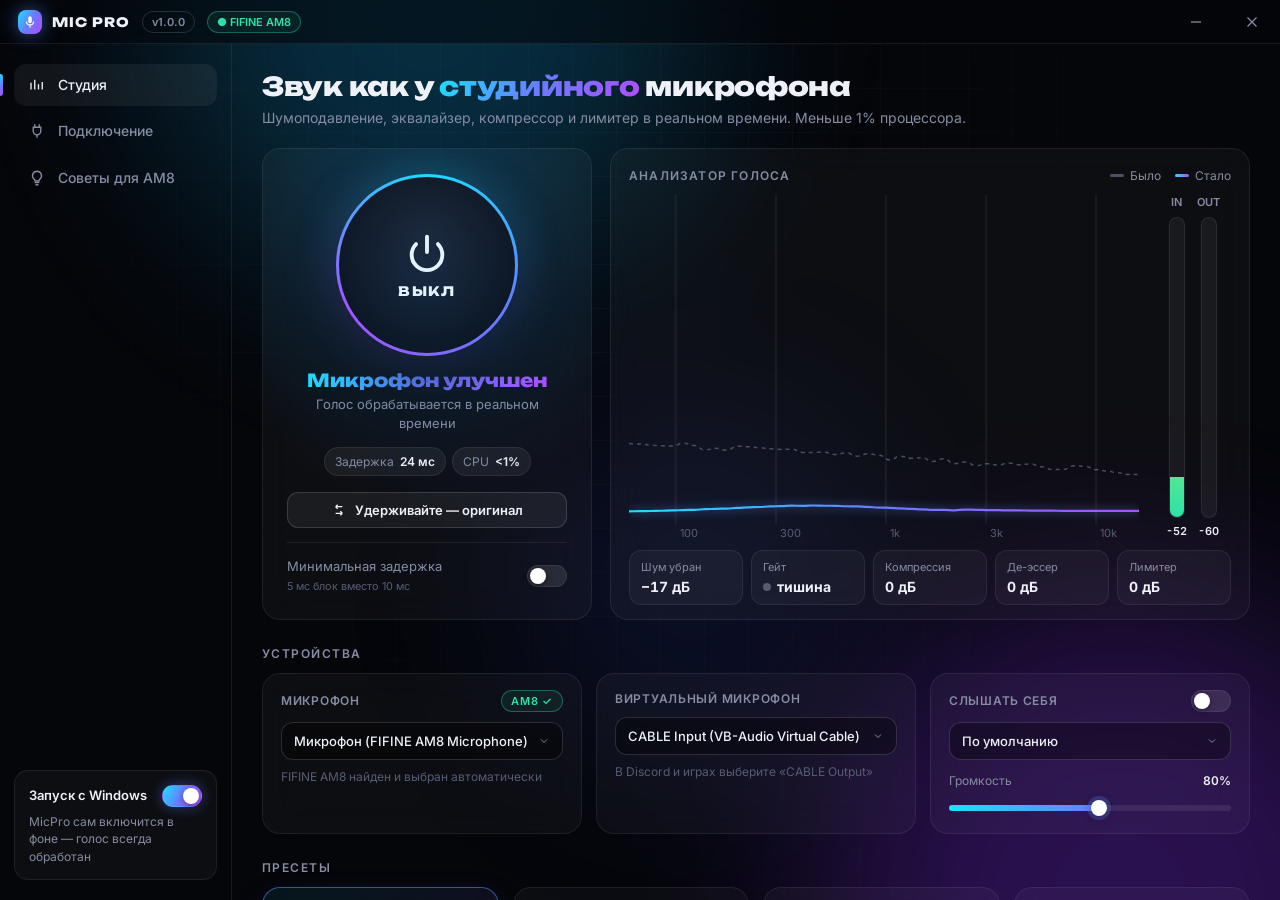
==== mic_booster/ui/index.html @ 5a2073ed "Add MicPro: real-time studio voice processing for FIFINE AM8 Second app in the repo. Captures the mi" ====
<!doctype html>
<html lang="ru">
<head>
<meta charset="utf-8">
<meta name="viewport" content="width=device-width, initial-scale=1">
<title>MicPro</title>
<link rel="preconnect" href="https://fonts.googleapis.com">
<link rel="preconnect" href="https://fonts.gstatic.com" crossorigin>
<link href="https://fonts.googleapis.com/css2?family=Inter:wght@400;500;600;700&family=Unbounded:wght@600;800&display=swap" rel="stylesheet">
<style>
:root {
  --bg: #05060a;
  --panel: rgba(255, 255, 255, .035);
  --panel-2: rgba(255, 255, 255, .06);
  --border: rgba(255, 255, 255, .075);
  --border-strong: rgba(255, 255, 255, .14);
  --text: #eef1f8;
  --muted: #858ca3;
  --dim: #565d73;
  --a1: #19e3ff;
  --a2: #6a7bff;
  --a3: #b04dff;
  --good: #2de2a6;
  --bad: #ff4d6d;
  --warn: #ffc24b;
  --grad: linear-gradient(120deg, var(--a1), var(--a2) 50%, var(--a3));
  --radius: 18px;
  --font: "Inter", "Segoe UI Variable Text", "Segoe UI", system-ui, sans-serif;
  --display: "Unbounded", "Segoe UI Variable Display", "Segoe UI", sans-serif;
}
* { box-sizing: border-box; margin: 0; padding: 0; }
html, body { height: 100%; }
body { background: var(--bg); color: var(--text); font: 14px/1.45 var(--font); overflow: hidden; user-select: none; -webkit-font-smoothing: antialiased; }
.backdrop { position: fixed; inset: 0; z-index: -1; overflow: hidden; }
.blob { position: absolute; border-radius: 50%; filter: blur(100px); animation: drift 24s ease-in-out infinite alternate; }
.b1 { width: 540px; height: 540px; background: #0fb8ff; top: -260px; left: 160px; opacity: .22; }
.b2 { width: 600px; height: 600px; background: #8a2dff; bottom: -300px; right: -140px; opacity: .28; animation-delay: -9s; }
.b3 { width: 360px; height: 360px; background: #3d5bff; top: 45%; left: 40%; opacity: .12; animation-delay: -15s; }
@keyframes drift { to { transform: translate(60px, 40px) scale(1.12); } }
body.idle .blob { animation-play-state: paused; }
.grid { position: absolute; inset: 0; background-image: linear-gradient(rgba(255,255,255,.022) 1px, transparent 1px), linear-gradient(90deg, rgba(255,255,255,.022) 1px, transparent 1px); background-size: 44px 44px; mask-image: radial-gradient(ellipse at 50% 30%, #000 20%, transparent 75%); }

.app { display: grid; grid-template-rows: 44px 1fr; height: 100vh; }
.titlebar { display: flex; align-items: center; gap: 12px; padding: 0 6px 0 18px; border-bottom: 1px solid var(--border); background: rgba(5, 6, 10, .55); backdrop-filter: blur(20px); }
.logo { display: flex; align-items: center; gap: 10px; font: 800 13px var(--display); letter-spacing: .08em; }
.logo-mark { width: 24px; height: 24px; border-radius: 8px; background: var(--grad); display: grid; place-items: center; box-shadow: 0 0 18px rgba(80, 140, 255, .55); }
.logo-mark svg { width: 14px; height: 14px; }
.badge { font: 600 11px var(--font); padding: 3px 9px; border-radius: 99px; border: 1px solid var(--border-strong); color: var(--muted); white-space: nowrap; }
.badge.good { color: var(--good); border-color: rgba(45, 226, 166, .35); background: rgba(45, 226, 166, .08); }
.badge.warn { color: var(--warn); border-color: rgba(255, 194, 75, .35); background: rgba(255, 194, 75, .08); }
.titlebar .spacer { flex: 1; align-self: stretch; }
.win-btn { width: 44px; height: 32px; border: 0; border-radius: 8px; background: transparent; color: var(--muted); display: grid; place-items: center; cursor: pointer; transition: .15s; }
.win-btn:hover { background: var(--panel-2); color: var(--text); }
.win-btn.close:hover { background: #e81123; color: #fff; }

.body { display: grid; grid-template-columns: 232px 1fr; min-height: 0; }
.sidebar { padding: 20px 14px; display: flex; flex-direction: column; gap: 4px; border-right: 1px solid var(--border); }
.nav { display: flex; align-items: center; gap: 12px; padding: 11px 14px; border-radius: 12px; color: var(--muted); cursor: pointer; font-weight: 500; transition: .18s; position: relative; }
.nav svg { width: 18px; height: 18px; flex: none; }
.nav:hover { color: var(--text); background: var(--panel); }
.nav.active { color: var(--text); background: var(--panel-2); }
.nav.active::before { content: ""; position: absolute; left: -14px; top: 10px; bottom: 10px; width: 3px; border-radius: 0 3px 3px 0; background: var(--grad); }
.nav .dotw { margin-left: auto; width: 8px; height: 8px; border-radius: 50%; background: var(--warn); box-shadow: 0 0 8px var(--warn); display: none; }
.nav .dotw.show { display: block; }
.side-foot { margin-top: auto; display: grid; gap: 10px; }
.mini { padding: 14px; border-radius: 14px; background: var(--panel); border: 1px solid var(--border); }
.mini .row { display: flex; align-items: center; justify-content: space-between; gap: 10px; }
.mini h4 { font-size: 13px; font-weight: 600; }
.mini p { font-size: 12px; color: var(--muted); margin-top: 6px; }

.switch { position: relative; width: 40px; height: 22px; flex: none; cursor: pointer; }
.switch input { display: none; }
.switch i { position: absolute; inset: 0; border-radius: 99px; background: rgba(255,255,255,.1); transition: .25s; border: 1px solid var(--border); }
.switch i::after { content: ""; position: absolute; top: 2px; left: 2px; width: 16px; height: 16px; border-radius: 50%; background: #fff; transition: .25s cubic-bezier(.4, 1.4, .6, 1); box-shadow: 0 2px 6px rgba(0,0,0,.4); }
.switch input:checked + i { background: var(--grad); border-color: transparent; box-shadow: 0 0 14px rgba(90, 120, 255, .45); }
.switch input:checked + i::after { transform: translateX(18px); }

.main { overflow-y: auto; padding: 26px 30px 30px; }
.main::-webkit-scrollbar { width: 10px; }
.main::-webkit-scrollbar-thumb { background: rgba(255,255,255,.08); border-radius: 10px; border: 3px solid transparent; background-clip: padding-box; }
.page { display: none; animation: enter .45s cubic-bezier(.2, .8, .2, 1); }
.page.active { display: block; }
@keyframes enter { from { opacity: 0; transform: translateY(10px); } }
.page-head { display: flex; align-items: flex-end; justify-content: space-between; gap: 16px; margin-bottom: 20px; }
h1 { font: 800 26px var(--display); letter-spacing: -.01em; }
.g { background: var(--grad); -webkit-background-clip: text; background-clip: text; color: transparent; }
.lead { color: var(--muted); margin-top: 6px; }
h3 { font: 600 12px var(--font); text-transform: uppercase; letter-spacing: .12em; color: var(--muted); margin: 26px 0 12px; }
.card { background: var(--panel); border: 1px solid var(--border); border-radius: var(--radius); backdrop-filter: blur(18px); position: relative; }

/* студия */
.studio { display: grid; grid-template-columns: 330px 1fr; gap: 18px; }
.power-card { padding: 24px; display: flex; flex-direction: column; align-items: center; text-align: center; overflow: hidden; }
.power-card::after { content: ""; position: absolute; inset: 0; border-radius: inherit; pointer-events: none; background: radial-gradient(circle at 50% 30%, rgba(40, 150, 255, .14), transparent 60%); }
.pwr-wrap { position: relative; width: 176px; height: 176px; margin: 4px 0 16px; }
.pwr-glow { position: absolute; inset: 8px; border-radius: 50%; background: conic-gradient(var(--a1), var(--a2), var(--a3), var(--a1)); filter: blur(26px); opacity: 0; transition: opacity .6s; animation: spin 5s linear infinite; }
.pwr { position: absolute; inset: 0; border-radius: 50%; border: 0; cursor: pointer; color: var(--muted); display: grid; place-items: center; isolation: isolate; background: radial-gradient(circle at 50% 35%, #1a1d28, #0a0b11 70%); box-shadow: 0 20px 50px rgba(0,0,0,.5), inset 0 1px 0 rgba(255,255,255,.08); transition: transform .25s cubic-bezier(.3, 1.5, .5, 1), color .3s; }
.pwr::before { content: ""; position: absolute; inset: -3px; border-radius: 50%; z-index: -1; background: rgba(255,255,255,.08); transition: .4s; }
.pwr::after { content: ""; position: absolute; inset: 0; border-radius: 50%; z-index: -1; background: radial-gradient(circle at 50% 35%, #1a1d28, #0a0b11 70%); }
.pwr:hover { transform: scale(1.04); }
.pwr:active { transform: scale(.97); }
.pwr svg { width: 46px; height: 46px; }
.pwr .lbl { font: 800 13px var(--display); letter-spacing: .12em; margin-top: 6px; }
.on .pwr { color: #fff; }
.on .pwr::before { background: conic-gradient(from 0deg, var(--a1), var(--a2), var(--a3), var(--a1)); animation: spin 5s linear infinite; }
.on .pwr-glow { opacity: .5; }
.pulse-ring { position: absolute; inset: -6px; border-radius: 50%; border: 2px solid var(--a1); opacity: 0; }
.on .pulse-ring { animation: ring 2.4s ease-out infinite; }
@keyframes ring { 0% { transform: scale(.95); opacity: .5; } 100% { transform: scale(1.25); opacity: 0; } }
@keyframes spin { to { transform: rotate(360deg); } }
.status { font: 800 18px var(--display); }
.status-sub { color: var(--muted); font-size: 13px; margin-top: 4px; min-height: 19px; }
.chips { display: flex; flex-wrap: wrap; justify-content: center; gap: 6px; margin-top: 14px; }
.chip { font-size: 12px; padding: 5px 10px; border-radius: 99px; background: var(--panel-2); border: 1px solid var(--border); color: var(--muted); display: inline-flex; gap: 6px; align-items: center; white-space: nowrap; }
.chip b { color: var(--text); font-weight: 600; }
.ab { margin-top: 16px; width: 100%; }
.btn { border: 1px solid var(--border-strong); background: var(--panel-2); color: var(--text); padding: 9px 16px; border-radius: 11px; font: 600 13px var(--font); cursor: pointer; display: inline-flex; align-items: center; justify-content: center; gap: 8px; transition: .18s; white-space: nowrap; }
.btn svg { width: 16px; height: 16px; }
.btn:hover { background: rgba(255,255,255,.1); }
.btn.primary { background: var(--grad); border-color: transparent; color: #fff; box-shadow: 0 8px 24px rgba(90, 110, 255, .35); }
.btn.hold.pressed { background: rgba(255, 194, 75, .15); border-color: rgba(255, 194, 75, .5); color: var(--warn); }
.ll-row { display: flex; align-items: center; justify-content: space-between; width: 100%; margin-top: 14px; padding-top: 14px; border-top: 1px solid var(--border); font-size: 13px; color: var(--muted); text-align: left; }

.an-card { padding: 18px 18px 14px; display: grid; grid-template-columns: 1fr 76px; grid-template-rows: auto 1fr auto; gap: 10px 16px; min-height: 360px; }
.an-head { grid-column: 1 / -1; display: flex; justify-content: space-between; align-items: center; }
.an-head .name { color: var(--muted); font-size: 12px; font-weight: 600; letter-spacing: .1em; text-transform: uppercase; }
.legend { display: flex; gap: 14px; font-size: 12px; color: var(--muted); }
.legend span { display: inline-flex; align-items: center; gap: 6px; }
.legend i { width: 14px; height: 3px; border-radius: 2px; display: inline-block; }
#spec { width: 100%; height: 100%; min-height: 220px; display: block; }
.meters { display: flex; gap: 10px; justify-content: center; }
.meter { display: flex; flex-direction: column; align-items: center; gap: 6px; font-size: 11px; color: var(--muted); font-weight: 600; }
.meter .bar { width: 16px; flex: 1; border-radius: 8px; background: rgba(255,255,255,.05); position: relative; overflow: hidden; border: 1px solid var(--border); }
.meter .fill { position: absolute; left: 0; right: 0; bottom: 0; height: 0; background: linear-gradient(0deg, var(--good), #b8f55a 70%, var(--warn) 88%, var(--bad)); background-size: 100% 220px; background-position: bottom; transition: height .06s linear; }
.meter .val { font-variant-numeric: tabular-nums; color: var(--text); font-size: 11px; }
.fx-row { grid-column: 1 / -1; display: grid; grid-template-columns: repeat(5, 1fr); gap: 8px; }
.fx { padding: 9px 11px; border-radius: 12px; background: var(--panel); border: 1px solid var(--border); }
.fx .k { font-size: 11px; color: var(--muted); }
.fx .v { font: 700 14px var(--font); font-variant-numeric: tabular-nums; margin-top: 2px; display: flex; align-items: center; gap: 6px; }
.led { width: 8px; height: 8px; border-radius: 50%; background: var(--dim); }
.led.on { background: var(--good); box-shadow: 0 0 10px var(--good); }

.dev-grid { display: grid; grid-template-columns: 1fr 1fr 1fr; gap: 14px; }
.dev { padding: 16px 18px; }
.dev label.t { font-size: 12px; font-weight: 600; letter-spacing: .06em; text-transform: uppercase; color: var(--muted); display: flex; align-items: center; justify-content: space-between; gap: 8px; }
.dev .hint { font-size: 12px; color: var(--dim); margin-top: 8px; }
.dev .hint.bad { color: var(--warn); }
select { width: 100%; margin-top: 10px; padding: 10px 12px; border-radius: 12px; border: 1px solid var(--border-strong); background: rgba(0,0,0,.35); color: var(--text); font: 500 13px var(--font); outline: none; cursor: pointer; appearance: none; background-image: url("data:image/svg+xml,%3Csvg xmlns='http://www.w3.org/2000/svg' width='12' height='12' fill='none' stroke='%23858ca3' stroke-width='2' viewBox='0 0 24 24'%3E%3Cpath d='m6 9 6 6 6-6'/%3E%3C/svg%3E"); background-repeat: no-repeat; background-position: right 12px center; padding-right: 32px; }
select:focus { border-color: rgba(90, 140, 255, .6); }
option { background: #11131b; }

.presets { display: grid; grid-template-columns: repeat(4, 1fr); gap: 14px; }
.preset { padding: 16px 18px; cursor: pointer; transition: .2s; overflow: hidden; }
.preset:hover { border-color: var(--border-strong); transform: translateY(-2px); }
.preset.active { border-color: rgba(90, 140, 255, .55); background: linear-gradient(135deg, rgba(25, 227, 255, .08), rgba(176, 77, 255, .09)); box-shadow: 0 10px 30px rgba(60, 90, 255, .15); }
.preset .ic { font-size: 22px; }
.preset h4 { font-size: 15px; margin-top: 8px; }
.preset p { font-size: 12px; color: var(--muted); margin-top: 3px; }

.mods { display: grid; grid-template-columns: repeat(3, 1fr); gap: 14px; }
.mod { padding: 16px 18px; transition: .2s; }
.mod.off { opacity: .55; }
.mod .top { display: flex; justify-content: space-between; align-items: flex-start; gap: 10px; }
.mod h4 { font-size: 14px; font-weight: 600; }
.mod p { font-size: 12px; color: var(--muted); margin-top: 3px; }
.mod.wide { grid-column: span 2; }
.sl { margin-top: 14px; }
.sl .l { display: flex; justify-content: space-between; font-size: 12px; color: var(--muted); margin-bottom: 7px; }
.sl .l b { color: var(--text); font-variant-numeric: tabular-nums; font-weight: 600; }
.eq-sliders { display: grid; grid-template-columns: repeat(4, 1fr); gap: 0 18px; }
input[type=range] { -webkit-appearance: none; appearance: none; width: 100%; height: 6px; border-radius: 6px; outline: none; cursor: pointer; background: linear-gradient(90deg, var(--a1), var(--a2) var(--p, 50%), rgba(255,255,255,.08) var(--p, 50%)); }
input[type=range]::-webkit-slider-thumb { -webkit-appearance: none; width: 16px; height: 16px; border-radius: 50%; background: #fff; box-shadow: 0 0 0 4px rgba(90, 140, 255, .25), 0 2px 8px rgba(0,0,0,.5); transition: .15s; }
input[type=range]:hover::-webkit-slider-thumb { box-shadow: 0 0 0 6px rgba(90, 140, 255, .3), 0 2px 8px rgba(0,0,0,.5); }
.mod.off input[type=range] { filter: grayscale(1); }

/* подключение и советы */
.steps { display: grid; gap: 12px; }
.step { padding: 18px 20px; display: grid; grid-template-columns: 44px 1fr auto; gap: 16px; align-items: center; }
.step .n { width: 44px; height: 44px; border-radius: 14px; display: grid; place-items: center; font: 800 15px var(--display); background: var(--panel-2); border: 1px solid var(--border); }
.step.ok .n { background: rgba(45, 226, 166, .12); color: var(--good); border-color: rgba(45, 226, 166, .3); }
.step.need .n { background: rgba(255, 194, 75, .1); color: var(--warn); border-color: rgba(255, 194, 75, .3); }
.step h4 { font-size: 15px; }
.step p, .step li { font-size: 13px; color: var(--muted); }
.step ul { padding-left: 18px; margin-top: 4px; }
.step b { color: var(--text); font-weight: 600; }
.kbd { font-family: Consolas, monospace; color: #bfe9ff; background: rgba(25, 227, 255, .08); padding: 1px 7px; border-radius: 6px; border: 1px solid rgba(25, 227, 255, .2); }
.tips { display: grid; grid-template-columns: repeat(2, 1fr); gap: 14px; }
.tip { padding: 20px; }
.tip .num { font: 800 13px var(--display); background: var(--grad); -webkit-background-clip: text; background-clip: text; color: transparent; }
.tip h4 { font-size: 15px; margin: 6px 0; }
.tip p { font-size: 13px; color: var(--muted); }
.tip .big { font: 800 13px var(--font); color: var(--good); margin-top: 10px; }

.toasts { position: fixed; right: 22px; bottom: 22px; display: grid; gap: 10px; z-index: 60; }
.toast { padding: 12px 16px; border-radius: 14px; background: rgba(22, 24, 34, .94); border: 1px solid var(--border-strong); backdrop-filter: blur(16px); box-shadow: 0 16px 40px rgba(0,0,0,.45); display: flex; gap: 10px; align-items: center; animation: slide .35s cubic-bezier(.2, 1.2, .4, 1); font-weight: 500; max-width: 380px; }
.toast.out { animation: slideout .3s forwards; }
.toast .d { width: 8px; height: 8px; border-radius: 50%; flex: none; }
@keyframes slide { from { transform: translateX(40px); opacity: 0; } }
@keyframes slideout { to { transform: translateX(40px); opacity: 0; } }
.banner { padding: 14px 18px; border-radius: 14px; border: 1px solid rgba(255, 194, 75, .3); background: rgba(255, 194, 75, .07); color: #ffe2a6; font-size: 13px; display: none; align-items: center; gap: 14px; margin-bottom: 18px; }
.banner.show { display: flex; }
.banner span { flex: 1; }

@media (max-width: 1100px) {
  .studio { grid-template-columns: 1fr; }
  .mods, .dev-grid { grid-template-columns: 1fr 1fr; }
  .presets { grid-template-columns: 1fr 1fr; }
  .mod.wide { grid-column: span 2; }
}
</style>
</head>
<body>
<div class="backdrop"><div class="blob b1"></div><div class="blob b2"></div><div class="blob b3"></div><div class="grid"></div></div>

<div class="app">
  <header class="titlebar pywebview-drag-region">
    <div class="logo">
      <div class="logo-mark"><svg viewBox="0 0 24 24" fill="#fff"><rect x="9" y="2" width="6" height="12" rx="3"/><path d="M5 11a7 7 0 0 0 14 0h-2a5 5 0 0 1-10 0zM11 18h2v4h-2z"/></svg></div>
      MIC PRO
    </div>
    <span class="badge" id="verBadge">v1.0</span>
    <span class="badge" id="micBadge">…</span>
    <div class="spacer pywebview-drag-region"></div>
    <button class="win-btn" onclick="api('minimize')" title="Свернуть"><svg width="12" height="12" viewBox="0 0 12 12"><path d="M1 6h10" stroke="currentColor" stroke-width="1.3"/></svg></button>
    <button class="win-btn close" onclick="api('close')" title="Закрыть"><svg width="12" height="12" viewBox="0 0 12 12"><path d="m1.5 1.5 9 9m0-9-9 9" stroke="currentColor" stroke-width="1.3"/></svg></button>
  </header>

  <div class="body">
    <nav class="sidebar">
      <div class="nav active" data-page="studio">
        <svg viewBox="0 0 24 24" fill="none" stroke="currentColor" stroke-width="1.8"><path d="M4 18V9M9 18V5M14 18v-7M19 18V8"/></svg>Студия</div>
      <div class="nav" data-page="setup">
        <svg viewBox="0 0 24 24" fill="none" stroke="currentColor" stroke-width="1.8"><path d="M9 7V3M15 7V3M7 7h10v5a5 5 0 0 1-10 0zM12 17v4"/></svg>Подключение<span class="dotw" id="setupDot"></span></div>
      <div class="nav" data-page="tips">
        <svg viewBox="0 0 24 24" fill="none" stroke="currentColor" stroke-width="1.8"><path d="M9 18h6M10 21h4"/><path d="M12 3a6 6 0 0 0-3.6 10.8c.8.6 1.1 1.3 1.1 2.2h5c0-.9.3-1.6 1.1-2.2A6 6 0 0 0 12 3Z"/></svg>Советы для AM8</div>
      <div class="side-foot">
        <div class="mini">
          <div class="row"><h4>Запуск с Windows</h4><label class="switch"><input type="checkbox" id="autoSw"><i></i></label></div>
          <p>MicPro сам включится в фоне — голос всегда обработан</p>
        </div>
      </div>
    </nav>

    <main class="main">
      <!-- СТУДИЯ -->
      <section class="page active" id="page-studio">
        <div class="page-head">
          <div>
            <h1>Звук как у <span class="g">студийного</span> микрофона</h1>
            <p class="lead">Шумоподавление, эквалайзер, компрессор и лимитер в реальном времени. Меньше 1% процессора.</p>
          </div>
        </div>
        <div class="banner" id="cableBanner">
          <span>⚠ Не найден <b>VB-Cable</b> — бесплатный виртуальный микрофон, через который обработанный голос попадает в Discord и игры.</span>
          <button class="btn primary" onclick="api('open_url','https://vb-audio.com/Cable/')">Скачать</button>
          <button class="btn" onclick="go('setup')">Инструкция</button>
        </div>

        <div class="studio">
          <div class="card power-card" id="powerCard">
            <div class="pwr-wrap">
              <div class="pwr-glow"></div><div class="pulse-ring"></div>
              <button class="pwr" id="pwrBtn">
                <div style="display:grid;justify-items:center">
                  <svg viewBox="0 0 24 24" fill="none" stroke="currentColor" stroke-width="2" stroke-linecap="round"><path d="M12 3v8"/><path d="M6.3 6.8a8 8 0 1 0 11.4 0"/></svg>
                  <span class="lbl" id="pwrLbl">ВКЛ</span>
                </div>
              </button>
            </div>
            <div class="status" id="status">Выключено</div>
            <div class="status-sub" id="statusSub">Нажмите, чтобы улучшить микрофон</div>
            <div class="chips">
              <span class="chip">Задержка <b id="lat">—</b></span>
              <span class="chip">CPU <b id="cpu">—</b></span>
            </div>
            <button class="btn hold ab" id="abBtn" title="Удерживайте, чтобы услышать звук без обработки">
              <svg viewBox="0 0 24 24" fill="none" stroke="currentColor" stroke-width="2"><path d="M7 7h10M7 7l3-3M7 7l3 3M17 17H7M17 17l-3-3M17 17l-3 3"/></svg>
              Удерживайте — оригинал</button>
            <div class="ll-row"><span>Минимальная задержка<br><small style="color:var(--dim)">5 мс блок вместо 10 мс</small></span>
              <label class="switch"><input type="checkbox" id="llSw"><i></i></label></div>
          </div>

          <div class="card an-card">
            <div class="an-head"><span class="name">Анализатор голоса</span>
              <div class="legend"><span><i style="background:#4a5068"></i>Было</span><span><i style="background:linear-gradient(90deg,var(--a1),var(--a3))"></i>Стало</span></div></div>
            <canvas id="spec"></canvas>
            <div class="meters">
              <div class="meter"><span>IN</span><div class="bar"><div class="fill" id="mIn"></div></div><span class="val" id="vIn">—</span></div>
              <div class="meter"><span>OUT</span><div class="bar"><div class="fill" id="mOut"></div></div><span class="val" id="vOut">—</span></div>
            </div>
            <div class="fx-row">
              <div class="fx"><div class="k">Шум убран</div><div class="v" id="fxNoise">—</div></div>
              <div class="fx"><div class="k">Гейт</div><div class="v"><span class="led" id="fxGateLed"></span><span id="fxGate">—</span></div></div>
              <div class="fx"><div class="k">Компрессия</div><div class="v" id="fxComp">—</div></div>
              <div class="fx"><div class="k">Де-эссер</div><div class="v" id="fxDeess">—</div></div>
              <div class="fx"><div class="k">Лимитер</div><div class="v" id="fxLim">—</div></div>
            </div>
          </div>
        </div>

        <h3>Устройства</h3>
        <div class="dev-grid">
          <div class="card dev"><label class="t">Микрофон <span class="badge good" id="am8Tag" style="display:none">AM8 ✓</span></label>
            <select id="selIn"></select><div class="hint" id="inHint">Откуда берём голос</div></div>
          <div class="card dev"><label class="t">Виртуальный микрофон</label>
            <select id="selOut"></select><div class="hint" id="outHint">Выберите «CABLE Input» — в Discord будет «CABLE Output»</div></div>
          <div class="card dev"><label class="t">Слышать себя <label class="switch"><input type="checkbox" id="monSw"><i></i></label></label>
            <select id="selMon"></select>
            <div class="sl" style="margin-top:12px"><div class="l">Громкость <b id="monVolV">80%</b></div><input type="range" id="monVol" min="0" max="150" step="1" value="80"></div></div>
        </div>

        <h3>Пресеты</h3>
        <div class="presets" id="presets"></div>

        <h3>Обработка</h3>
        <div class="mods" id="mods"></div>
      </section>

      <!-- ПОДКЛЮЧЕНИЕ -->
      <section class="page" id="page-setup">
        <div class="page-head"><div><h1>Подключение</h1><p class="lead">5 минут один раз — и чистый голос везде: Discord, CS2, Dota 2, OBS, Telegram.</p></div>
          <button class="btn" id="refreshBtn"><svg viewBox="0 0 24 24" fill="none" stroke="currentColor" stroke-width="2"><path d="M21 12a9 9 0 1 1-3-6.7L21 8"/><path d="M21 3v5h-5"/></svg>Обновить устройства</button></div>
        <div class="steps">
          <div class="card step" id="stCable"><div class="n">1</div>
            <div><h4>Установите VB-Cable (бесплатно)</h4>
              <p>Это виртуальный провод: MicPro отправляет в него обработанный голос, а программы видят его как микрофон <b>«CABLE Output»</b>.</p>
              <ul><li>Скачайте архив, распакуйте, запустите <span class="kbd">VBCABLE_Setup_x64.exe</span> от имени администратора → Install Driver</li><li>Перезагрузите ПК и нажмите «Обновить устройства»</li></ul></div>
            <button class="btn primary" onclick="api('open_url','https://vb-audio.com/Cable/')">Скачать VB-Cable</button></div>
          <div class="card step" id="stMic"><div class="n">2</div>
            <div><h4>Подключите FIFINE AM8 по USB</h4>
              <p>В <b>задний</b> USB-порт материнской платы, не в хаб и не в переднюю панель — меньше помех и обрывов. Можно по XLR через аудиоинтерфейс: тогда выберите интерфейс как микрофон.</p></div>
            <span class="badge" id="stMicBadge">—</span></div>
          <div class="card step"><div class="n">3</div>
            <div><h4>Discord</h4>
              <ul><li>Настройки → Голос и видео → Устройство ввода: <b>CABLE Output (VB-Audio Virtual Cable)</b></li>
                <li>Выключите <b>шумоподавление Krisp</b>, <b>эхоподавление</b> и <b>автоматическую регулировку усиления</b> — MicPro делает это лучше, двойная обработка портит звук</li></ul></div></div>
          <div class="card step"><div class="n">4</div>
            <div><h4>CS2, Dota 2 и другие игры</h4>
              <p>Игры берут микрофон Windows по умолчанию. Сделайте <b>CABLE Output</b> устройством записи по умолчанию: Параметры → Система → Звук → Ввод.</p></div>
            <button class="btn" onclick="api('open_sound_settings')">Открыть настройки звука</button></div>
          <div class="card step"><div class="n">5</div>
            <div><h4>OBS / стрим</h4>
              <p>Источник «Захват входного аудиопотока» → <b>CABLE Output</b>. Фильтры шумодава в OBS не нужны.</p></div></div>
        </div>
      </section>

      <!-- СОВЕТЫ -->
      <section class="page" id="page-tips">
        <div class="page-head"><div><h1>Выжмите максимум из <span class="g">AM8</span></h1><p class="lead">Программа делает 50% работы. Остальные 50% — правильная постановка микрофона.</p></div></div>
        <div class="tips">
          <div class="card tip"><div class="num">01</div><h4>Говорите в торец, а не в бок</h4><p>AM8 — динамический микрофон с приёмом <b>с торца</b> (end-address). Говорите в «сетку» сверху, будто в мороженое.</p><div class="big">самая частая ошибка</div></div>
          <div class="card tip"><div class="num">02</div><h4>Расстояние 5–10 см</h4><p>Динамику нужно быть близко: голос плотнее и «радийнее», а шум комнаты и клавиатуры в 4 раза тише. Дальше 15 см — звук становится глухим.</p></div>
          <div class="card tip"><div class="num">03</div><h4>Ручка Gain на микрофоне</h4><p>Выставьте так, чтобы при обычной речи индикатор IN доходил до жёлтой зоны, но не краснел. Обычно 60–75%. Громкость в Windows для AM8 — 100.</p></div>
          <div class="card tip"><div class="num">04</div><h4>Ветрозащита и угол</h4><p>Наденьте поролоновую ветрозащиту из комплекта и поверните микрофон чуть мимо рта (15–30°) — пропадут «пуф» на звуках «п» и «б».</p></div>
          <div class="card tip"><div class="num">05</div><h4>Настройки Windows</h4><p>Звук → AM8 → Свойства: формат <b>48000 Гц</b>, выключите «Улучшения звука» и «Разрешить приложениям монополию». Это убирает лаги и щелчки.</p></div>
          <div class="card tip"><div class="num">06</div><h4>Стойка-пантограф</h4><p>Удары по столу и клавиатуре идут через подставку. Пантограф или хотя бы коврик под подставкой убирают их почти полностью.</p></div>
          <div class="card tip"><div class="num">07</div><h4>Слышать себя без задержки</h4><p>У AM8 есть разъём для наушников с нулевой задержкой. Для настройки звука удобнее «Слышать себя» в MicPro — там слышно результат обработки.</p></div>
          <div class="card tip"><div class="num">08</div><h4>Если голос «лагает»</h4><p>Включите «Минимальная задержка», закройте другие программы обработки (NVIDIA Broadcast, Krisp, Voicemod) и подключите AM8 в задний USB 2.0/3.0 порт.</p></div>
        </div>
      </section>
    </main>
  </div>
</div>
<div class="toasts" id="toasts"></div>

<script>
const $ = (s, r = document) => r.querySelector(s);
const $$ = (s, r = document) => [...r.querySelectorAll(s)];
const esc = s => String(s).replace(/[&<>"']/g, c => ({ "&": "&amp;", "<": "&lt;", ">": "&gt;", '"': "&quot;", "'": "&#39;" }[c]));

let S = null;
let running = false;
const specIn = new Array(48).fill(0), specOut = new Array(48).fill(0);
const dispIn = new Array(48).fill(0), dispOut = new Array(48).fill(0);

function api(name, ...args) {
  if (window.pywebview && window.pywebview.api) return window.pywebview.api[name](...args);
  return Promise.resolve(Mock[name] ? Mock[name](...args) : null);
}
function toast(msg, kind = "ok") {
  const el = document.createElement("div");
  el.className = "toast";
  const c = { ok: "var(--good)", err: "var(--bad)", warn: "var(--warn)" }[kind];
  el.innerHTML = `<span class="d" style="background:${c};box-shadow:0 0 10px ${c}"></span>${esc(msg)}`;
  $("#toasts").appendChild(el);
  setTimeout(() => { el.classList.add("out"); setTimeout(() => el.remove(), 300); }, 3400);
}
function go(page) {
  $$(".nav").forEach(n => n.classList.toggle("active", n.dataset.page === page));
  $$(".page").forEach(p => p.classList.toggle("active", p.id === "page-" + page));
  $(".main").scrollTop = 0;
}
$$(".nav").forEach(n => n.addEventListener("click", () => go(n.dataset.page)));

const PRESETS = {
  stream:  ["🎙", "Стрим", "Плотный «радийный» голос"],
  discord: ["🎮", "Discord / игры", "Максимум разборчивости"],
  podcast: ["☕", "Подкаст", "Тёплый, близкий голос"],
  natural: ["🌿", "Натуральный", "Минимум окраски"],
};
const MODULES = [
  { key: "denoise", title: "Шумоподавление", desc: "Гул ПК, вентиляторы, шипение, кондиционер", sl: [["denoise_db", "Сила", 6, 30, 1, " дБ"]] },
  { key: "gate", title: "Шумовой гейт", desc: "Тишина между фразами — клавиатура не слышна", sl: [["gate_db", "Порог", -75, -25, 1, " дБ"]] },
  { key: "comp", title: "Компрессор", desc: "Шёпот и крик звучат на одном уровне", sl: [["comp_amount", "Плотность", 0, 100, 1, "%"]] },
  { key: "eq", title: "Эквалайзер голоса", desc: "Под динамический AM8: бархат 150 Гц · бубнёж 350 Гц · чёткость 4 кГц · воздух 11 кГц", wide: true,
    sl: [["warmth_db", "Бархат", -4, 6, .5, " дБ", 1], ["mud_db", "Бубнёж", -8, 2, .5, " дБ", 1], ["presence_db", "Чёткость", -2, 8, .5, " дБ", 1], ["air_db", "Воздух", -2, 6, .5, " дБ", 1]] },
  { key: "deess", title: "Де-эссер", desc: "Мягче резкие «с», «ш», «ч»", sl: [["deess_db", "Сила", 0, 12, .5, " дБ"]] },
  { key: "highpass", title: "Срез низа", desc: "Удары по столу, гул, «пух» от дыхания", sl: [["highpass_hz", "Частота", 40, 200, 5, " Гц"]] },
  { key: "limiter", title: "Громкость и лимитер", desc: "Громко, но никогда не хрипит и не перегружает Discord", wide: true, sl: [["output_db", "Громкость", -12, 12, .5, " дБ", 1]] },
];

const fmt = (v, unit, signed) => (signed && v > 0 ? "+" : "") + (Math.round(v * 10) / 10) + unit;
const setFill = inp => inp.style.setProperty("--p", ((inp.value - inp.min) / (inp.max - inp.min) * 100) + "%");

function renderPresets() {
  $("#presets").innerHTML = Object.entries(PRESETS).map(([k, [ic, t, d]]) =>
    `<div class="card preset ${S.preset === k ? "active" : ""}" data-p="${k}"><div class="ic">${ic}</div><h4>${t}</h4><p>${d}</p></div>`).join("");
  $$(".preset").forEach(el => el.addEventListener("click", async () => {
    const s = await api("apply_preset", el.dataset.p);
    if (s) S.settings = s;
    S.preset = el.dataset.p;
    renderPresets(); renderMods();
    toast(`Пресет «${PRESETS[el.dataset.p][1]}»`);
  }));
}

const pending = {};
function sendParam(name, value) {
  clearTimeout(pending[name]);
  pending[name] = setTimeout(() => api("set_param", name, value), 40);
}

function renderMods() {
  const s = S.settings;
  $("#mods").innerHTML = MODULES.map(m => `
    <div class="card mod ${m.wide ? "wide" : ""} ${s[m.key] ? "" : "off"}" data-m="${m.key}">
      <div class="top"><div><h4>${m.title}</h4><p>${m.desc}</p></div>
        <label class="switch"><input type="checkbox" data-toggle="${m.key}" ${s[m.key] ? "checked" : ""}><i></i></label></div>
      <div class="${m.sl.length > 1 ? "eq-sliders" : ""}">
        ${m.sl.map(([k, label, min, max, step, unit, signed]) => `
          <div class="sl"><div class="l">${label} <b data-v="${k}">${fmt(s[k], unit, signed)}</b></div>
          <input type="range" data-k="${k}" data-unit="${unit}" data-signed="${signed ? 1 : ""}" min="${min}" max="${max}" step="${step}" value="${s[k]}"></div>`).join("")}
      </div>
    </div>`).join("");
  $$("#mods input[type=range]").forEach(inp => {
    setFill(inp);
    inp.addEventListener("input", () => {
      const v = +inp.value;
      S.settings[inp.dataset.k] = v;
      $(`[data-v="${inp.dataset.k}"]`).textContent = fmt(v, inp.dataset.unit, inp.dataset.signed);
      setFill(inp); sendParam(inp.dataset.k, v);
      if (S.preset !== "custom") { S.preset = "custom"; $$(".preset").forEach(p => p.classList.remove("active")); }
    });
  });
  $$("[data-toggle]").forEach(inp => inp.addEventListener("change", () => {
    const k = inp.dataset.toggle;
    S.settings[k] = inp.checked;
    inp.closest(".mod").classList.toggle("off", !inp.checked);
    api("set_param", k, inp.checked);
  }));
}

function fillSelect(sel, list, current, emptyLabel) {
  sel.innerHTML = (emptyLabel ? `<option value="">${emptyLabel}</option>` : "") +
    list.map(d => `<option ${d.name === current ? "selected" : ""}>${esc(d.name)}</option>`).join("");
  if (!list.length && !emptyLabel) sel.innerHTML = `<option value="">Устройства не найдены</option>`;
}

function renderDevices() {
  const d = S.devices;
  fillSelect($("#selIn"), d.inputs, S.selected.input);
  fillSelect($("#selOut"), d.outputs, S.selected.output, "— не выводить —");
  fillSelect($("#selMon"), d.outputs.filter(o => !/cable/i.test(o.name)), S.selected.monitor, "По умолчанию");
  $("#monSw").checked = S.monitor_on;
  $("#monVol").value = Math.round(S.monitor_volume * 100); setFill($("#monVol"));
  $("#monVolV").textContent = Math.round(S.monitor_volume * 100) + "%";
  $("#am8Tag").style.display = S.am8_found ? "" : "none";
  $("#inHint").textContent = S.am8_found ? "FIFINE AM8 найден и выбран автоматически" : "AM8 не найден — выберите микрофон вручную";
  $("#inHint").className = "hint" + (S.am8_found ? "" : " bad");
  const cableOk = S.vbcable_found;
  $("#outHint").textContent = cableOk ? "В Discord и играх выберите «CABLE Output»" : "VB-Cable не установлен — см. «Подключение»";
  $("#outHint").className = "hint" + (cableOk ? "" : " bad");
  $("#cableBanner").classList.toggle("show", !cableOk);
  $("#setupDot").classList.toggle("show", !cableOk || !S.am8_found);
  $("#stCable").className = "card step " + (cableOk ? "ok" : "need");
  $("#stMic").className = "card step " + (S.am8_found ? "ok" : "need");
  $("#stMicBadge").textContent = S.am8_found ? "✓ AM8 найден" : "не найден";
  $("#stMicBadge").className = "badge " + (S.am8_found ? "good" : "warn");
  const mb = $("#micBadge");
  mb.textContent = S.am8_found ? "● FIFINE AM8" : "● Микрофон: " + (S.selected.input || "нет");
  mb.className = "badge " + (S.am8_found ? "good" : "warn");
}

function setRunning(on, latency) {
  running = on;
  $("#powerCard").classList.toggle("on", on);
  $("#pwrLbl").textContent = on ? "ВЫКЛ" : "ВКЛ";
  $("#status").innerHTML = on ? '<span class="g">Микрофон улучшен</span>' : "Выключено";
  $("#statusSub").textContent = on ? "Голос обрабатывается в реальном времени" : "Нажмите, чтобы улучшить микрофон";
  if (!on) { $("#lat").textContent = "—"; $("#cpu").textContent = "—"; }
  else if (latency) $("#lat").textContent = latency + " мс";
}

async function toggle() {
  const btn = $("#pwrBtn");
  btn.disabled = true;
  const r = running ? await api("stop") : await api("start");
  btn.disabled = false;
  if (!r) return;
  if (!r.ok) { toast(r.error || "Не удалось запустить", "err"); return; }
  setRunning(!running, r.latency_ms);
  toast(running ? "Микрофон улучшен — говорите!" : "Обработка выключена", running ? "ok" : "warn");
}
$("#pwrBtn").addEventListener("click", toggle);

async function afterRestart(r) {
  if (r && r.ok === false) toast(r.error, "err");
  else if (r && r.latency_ms) $("#lat").textContent = r.latency_ms + " мс";
}
$("#selIn").addEventListener("change", e => api("set_device", "input", e.target.value).then(afterRestart));
$("#selOut").addEventListener("change", e => api("set_device", "output", e.target.value || null).then(afterRestart));
$("#selMon").addEventListener("change", e => api("set_device", "monitor", e.target.value || null).then(afterRestart));
$("#monSw").addEventListener("change", e => api("set_monitor", e.target.checked, $("#monVol").value / 100).then(afterRestart));
$("#monVol").addEventListener("input", e => {
  setFill(e.target); $("#monVolV").textContent = e.target.value + "%";
  clearTimeout(pending.mon); pending.mon = setTimeout(() => api("set_monitor", $("#monSw").checked, e.target.value / 100), 60);
});
$("#llSw").addEventListener("change", e => api("set_low_latency", e.target.checked).then(afterRestart));
$("#autoSw").addEventListener("change", async e => {
  const r = await api("set_autostart", e.target.checked);
  e.target.checked = !!r;
  toast(r ? "MicPro будет запускаться с Windows" : "Автозапуск выключен", r ? "ok" : "warn");
});
$("#refreshBtn").addEventListener("click", async () => {
  await api("refresh_devices");
  S = await api("get_state");
  renderDevices();
  toast("Список устройств обновлён");
});

// A/B: удерживайте кнопку, чтобы услышать оригинал
const ab = $("#abBtn");
const abOn = () => { ab.classList.add("pressed"); api("set_bypass", true); };
const abOff = () => { if (ab.classList.contains("pressed")) { ab.classList.remove("pressed"); api("set_bypass", false); } };
ab.addEventListener("mousedown", abOn);
["mouseup", "mouseleave"].forEach(e => ab.addEventListener(e, abOff));

/* анализатор */
const canvas = $("#spec");
function drawSpectrum() {
  const dpr = window.devicePixelRatio || 1;
  const w = canvas.clientWidth, h = canvas.clientHeight;
  if (!w || !h) return;
  if (canvas.width !== w * dpr || canvas.height !== h * dpr) { canvas.width = w * dpr; canvas.height = h * dpr; }
  const ctx = canvas.getContext("2d");
  ctx.setTransform(dpr, 0, 0, dpr, 0, 0);
  ctx.clearRect(0, 0, w, h);
  // сетка частот
  ctx.strokeStyle = "rgba(255,255,255,.05)"; ctx.fillStyle = "#565d73"; ctx.font = "11px Inter, Segoe UI";
  const fx = f => Math.log(f / 60) / Math.log(16000 / 60) * w;
  for (const [f, l] of [[100, "100"], [300, "300"], [1000, "1k"], [3000, "3k"], [10000, "10k"]]) {
    const x = fx(f); ctx.beginPath(); ctx.moveTo(x, 0); ctx.lineTo(x, h - 16); ctx.stroke(); ctx.fillText(l, x + 4, h - 3);
  }
  for (let i = 0; i < 48; i++) {
    dispIn[i] += (specIn[i] - dispIn[i]) * (specIn[i] > dispIn[i] ? .6 : .18);
    dispOut[i] += (specOut[i] - dispOut[i]) * (specOut[i] > dispOut[i] ? .6 : .18);
  }
  const H = h - 20;
  const path = arr => {
    const p = new Path2D(), n = arr.length;
    arr.forEach((v, i) => {
      const x = i / (n - 1) * w, y = H - v * H + 2;
      if (!i) p.moveTo(x, y); else { const px = (i - 1) / (n - 1) * w, py = H - arr[i - 1] * H + 2, mx = (px + x) / 2; p.bezierCurveTo(mx, py, mx, y, x, y); }
    });
    return p;
  };
  const pin = path(dispIn);
  ctx.strokeStyle = "rgba(120,128,155,.55)"; ctx.lineWidth = 1.5; ctx.setLineDash([4, 4]); ctx.stroke(pin); ctx.setLineDash([]);
  const pout = path(dispOut), fill = new Path2D(pout);
  fill.lineTo(w, H + 2); fill.lineTo(0, H + 2); fill.closePath();
  const g = ctx.createLinearGradient(0, 0, 0, H);
  g.addColorStop(0, "rgba(90,140,255,.45)"); g.addColorStop(1, "rgba(90,140,255,0)");
  ctx.fillStyle = g; ctx.fill(fill);
  const lg = ctx.createLinearGradient(0, 0, w, 0);
  lg.addColorStop(0, "#19e3ff"); lg.addColorStop(.5, "#6a7bff"); lg.addColorStop(1, "#b04dff");
  ctx.strokeStyle = lg; ctx.lineWidth = 2.2; ctx.shadowColor = "rgba(90,140,255,.7)"; ctx.shadowBlur = 10; ctx.stroke(pout); ctx.shadowBlur = 0;
}
function frame() {
  if (!document.hidden) drawSpectrum();
  requestAnimationFrame(frame);
}

const meterPct = db => Math.max(0, Math.min(100, (db + 60) / 60 * 100));
async function poll() {
  const hidden = document.hidden;
  const p = await api("poll");
  if (p) {
    if (p.running !== running) setRunning(p.running, p.latency_ms);
    if (p.running) {
      $("#cpu").textContent = (p.cpu < 1 ? "<1" : Math.round(p.cpu)) + "%";
      $("#lat").textContent = p.latency_ms + " мс";
      $("#mIn").style.height = meterPct(p.in_db) + "%"; $("#vIn").textContent = Math.max(-60, Math.round(p.in_db));
      $("#mOut").style.height = meterPct(p.out_db) + "%"; $("#vOut").textContent = Math.max(-60, Math.round(p.out_db));
      $("#fxNoise").textContent = "−" + Math.round(p.denoise_db) + " дБ";
      $("#fxGateLed").className = "led" + (p.gate_open ? " on" : "");
      $("#fxGate").textContent = p.gate_open ? "открыт" : "тишина";
      $("#fxComp").textContent = p.comp_db > .2 ? "−" + p.comp_db.toFixed(1) + " дБ" : "0 дБ";
      $("#fxDeess").textContent = p.deess_db > .2 ? "−" + p.deess_db.toFixed(1) + " дБ" : "0 дБ";
      $("#fxLim").textContent = p.limit_db > .2 ? "−" + p.limit_db.toFixed(1) + " дБ" : "0 дБ";
      if (p.spec_in) { p.spec_in.forEach((v, i) => specIn[i] = v); p.spec_out.forEach((v, i) => specOut[i] = v); }
    } else {
      specIn.fill(0); specOut.fill(0);
      $("#mIn").style.height = $("#mOut").style.height = "0%";
    }
  }
  // свёрнуто — опрашиваем редко, чтобы не тратить процессор
  setTimeout(poll, hidden ? 1000 : 50);
}
document.addEventListener("visibilitychange", () => {
  document.body.classList.toggle("idle", document.hidden);
  api("set_visible", !document.hidden);
});

async function start() {
  S = await api("get_state");
  $("#verBadge").textContent = "v" + S.version;
  $("#llSw").checked = S.low_latency;
  $("#autoSw").checked = S.autostart;
  renderDevices(); renderPresets(); renderMods();
  setRunning(S.running);
  if (!S.running && S.was_running && S.selected.input && (S.selected.output || S.monitor_on)) {
    const r = await api("start");
    if (r && r.ok) setRunning(true, r.latency_ms);
  }
  poll(); frame();
}

/* Демо-режим: страница открыта в обычном браузере */
const Mock = (() => {
  const settings = { highpass: true, highpass_hz: 90, denoise: true, denoise_db: 22, gate: true, gate_db: -50, eq: true, warmth_db: 2.5, mud_db: -3.5, presence_db: 4.5, air_db: 3, deess: true, deess_db: 7, comp: true, comp_amount: 65, output_db: 1, limiter: true, ceiling_db: -1, bypass: false };
  let on = false, t = 0;
  const shape = i => { const f = 60 * Math.pow(16000 / 60, i / 47); return Math.exp(-Math.pow(Math.log(f / 450) / 1.25, 2)); };
  return {
    get_state: () => ({ version: "1.0.0", devices: {
        inputs: [{ id: 1, name: "Микрофон (FIFINE AM8 Microphone)" }, { id: 2, name: "Микрофон (Realtek High Definition Audio)" }],
        outputs: [{ id: 3, name: "CABLE Input (VB-Audio Virtual Cable)" }, { id: 4, name: "Наушники (FIFINE AM8 Microphone)" }, { id: 5, name: "Динамики (Realtek High Definition Audio)" }] },
      selected: { input: "Микрофон (FIFINE AM8 Microphone)", output: "CABLE Input (VB-Audio Virtual Cable)", monitor: null },
      monitor_on: false, monitor_volume: .8, am8_found: true, vbcable_found: true, settings, presets: ["stream", "discord", "podcast", "natural"],
      preset: "stream", low_latency: false, autostart: true, running: false, was_running: true }),
    start: () => { on = true; return { ok: true, latency_ms: 24 }; },
    stop: () => { on = false; return { ok: true }; },
    poll: () => {
      t++;
      if (!on) return { running: false };
      const talk = Math.max(0, Math.sin(t / 9)) * (0.8 + 0.2 * Math.sin(t / 2.3));
      const spec_in = [], spec_out = [];
      for (let i = 0; i < 48; i++) {
        const noise = .22 + .04 * Math.random() - i * .002;
        const voice = shape(i) * talk * (.75 + .1 * Math.random()) + (i > 30 ? .12 * talk : 0);
        spec_in.push(Math.max(noise, voice));
        spec_out.push(Math.max(.03, talk > .1 ? voice * (1 + (i > 28 && i < 40 ? .18 : 0)) + .05 : .03));
      }
      return { running: true, latency_ms: 24, cpu: .6, in_db: talk > .1 ? -22 + talk * 8 : -52, out_db: talk > .1 ? -9 + talk * 5 : -80,
        gate_open: talk > .1, denoise_db: 17, comp_db: talk * 5.2, deess_db: talk > .6 ? 2.1 : 0, limit_db: 0, spec_in, spec_out };
    },
    apply_preset: () => settings, set_param: (k, v) => { settings[k] = v; }, set_bypass: () => null, set_device: () => null, set_monitor: () => null,
    set_low_latency: () => null, set_autostart: v => v, refresh_devices: () => null, set_visible: () => null, open_url: () => null,
    open_sound_settings: () => null, minimize: () => null, close: () => null,
  };
})();

const IN_APP = document.documentElement.hasAttribute("data-app");
if (window.pywebview && window.pywebview.api) start();
else if (IN_APP) window.addEventListener("pywebviewready", start, { once: true });
else start();
</script>
</body>
</html>
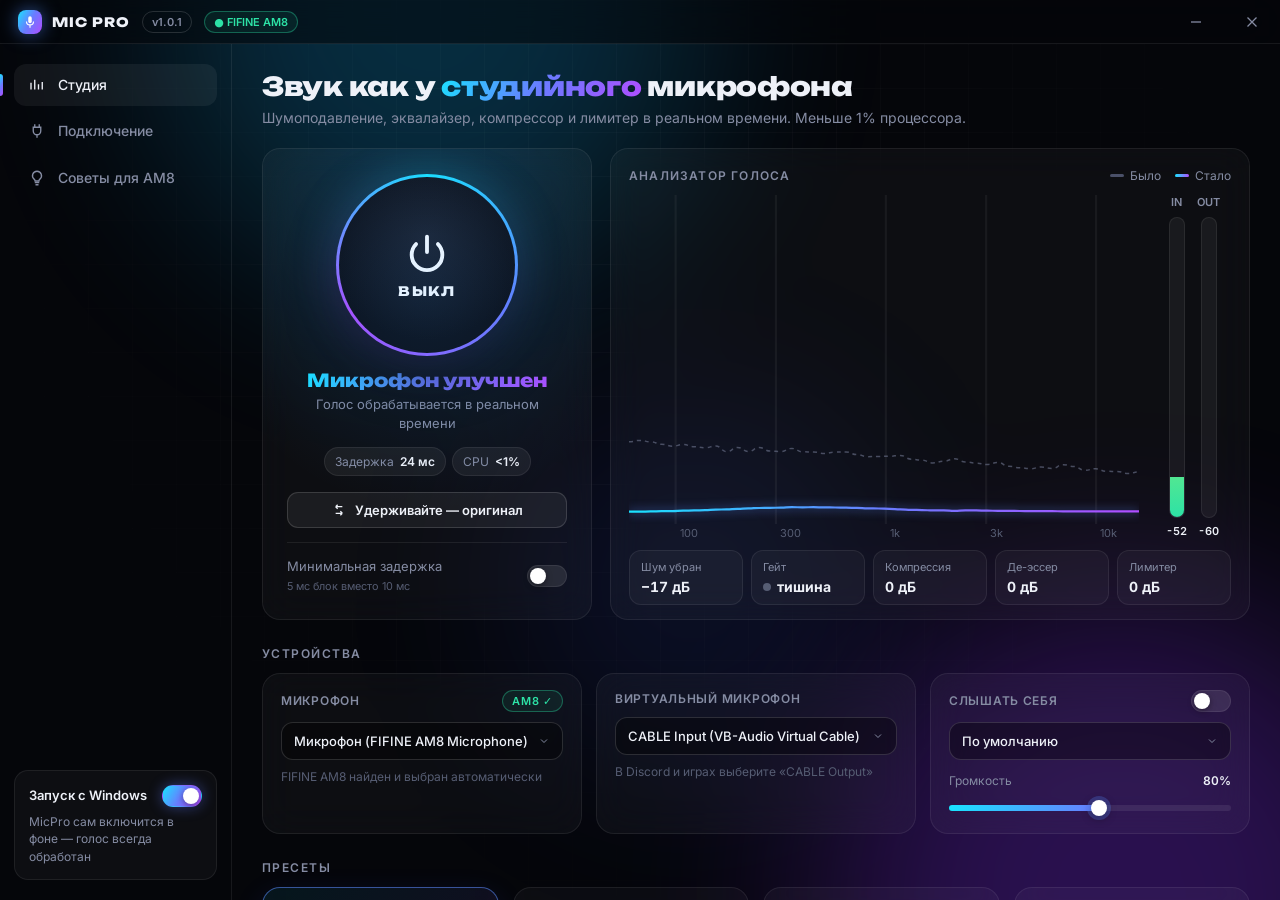
==== commit 40b48926: "FPS Booster: per-GPU optimizations, offline UI, fewer AV false positives GPU support (NVIDIA, AMD, I" ====
--- a/mic_booster/ui/index.html
+++ b/mic_booster/ui/index.html
@@ -4,9 +4,7 @@
 <meta charset="utf-8">
 <meta name="viewport" content="width=device-width, initial-scale=1">
 <title>MicPro</title>
-<link rel="preconnect" href="https://fonts.googleapis.com">
-<link rel="preconnect" href="https://fonts.gstatic.com" crossorigin>
-<link href="https://fonts.googleapis.com/css2?family=Inter:wght@400;500;600;700&family=Unbounded:wght@600;800&display=swap" rel="stylesheet">
+<link rel="stylesheet" href="fonts.css">
 <style>
 :root {
   --bg: #05060a;
@@ -641,7 +639,7 @@
   let on = false, t = 0;
   const shape = i => { const f = 60 * Math.pow(16000 / 60, i / 47); return Math.exp(-Math.pow(Math.log(f / 450) / 1.25, 2)); };
   return {
-    get_state: () => ({ version: "1.0.0", devices: {
+    get_state: () => ({ version: "1.0.1", devices: {
         inputs: [{ id: 1, name: "Микрофон (FIFINE AM8 Microphone)" }, { id: 2, name: "Микрофон (Realtek High Definition Audio)" }],
         outputs: [{ id: 3, name: "CABLE Input (VB-Audio Virtual Cable)" }, { id: 4, name: "Наушники (FIFINE AM8 Microphone)" }, { id: 5, name: "Динамики (Realtek High Definition Audio)" }] },
       selected: { input: "Микрофон (FIFINE AM8 Microphone)", output: "CABLE Input (VB-Audio Virtual Cable)", monitor: null },
--- a/mic_booster/ui/fonts.css
+++ b/mic_booster/ui/fonts.css
@@ -0,0 +1,38 @@
+/* Шрифты Inter и Unbounded (SIL Open Font License 1.1) встроены в программу,
+   чтобы она работала без интернета и ничего не загружала при запуске. */
+/* Inter cyrillic */
+@font-face {
+  font-family: "Inter";
+  font-style: normal;
+  font-weight: 400 700;
+  font-display: swap;
+  src: url([data-uri]) format("woff2");
+  unicode-range: U+0301, U+0400-045F, U+0490-0491, U+04B0-04B1, U+2116;
+}
+/* Inter latin */
+@font-face {
+  font-family: "Inter";
+  font-style: normal;
+  font-weight: 400 700;
+  font-display: swap;
+  src: url([data-uri]) format("woff2");
+  unicode-range: U+0000-00FF, U+0131, U+0152-0153, U+02BB-02BC, U+02C6, U+02DA, U+02DC, U+0304, U+0308, U+0329, U+2000-206F, U+20AC, U+2122, U+2191, U+2193, U+2212, U+2215, U+FEFF, U+FFFD;
+}
+/* Unbounded cyrillic */
+@font-face {
+  font-family: "Unbounded";
+  font-style: normal;
+  font-weight: 600 800;
+  font-display: swap;
+  src: url([data-uri]) format("woff2");
+  unicode-range: U+0301, U+0400-045F, U+0490-0491, U+04B0-04B1, U+2116;
+}
+/* Unbounded latin */
+@font-face {
+  font-family: "Unbounded";
+  font-style: normal;
+  font-weight: 600 800;
+  font-display: swap;
+  src: url([data-uri]) format("woff2");
+  unicode-range: U+0000-00FF, U+0131, U+0152-0153, U+02BB-02BC, U+02C6, U+02DA, U+02DC, U+0304, U+0308, U+0329, U+2000-206F, U+20AC, U+2122, U+2191, U+2193, U+2212, U+2215, U+FEFF, U+FFFD;
+}
